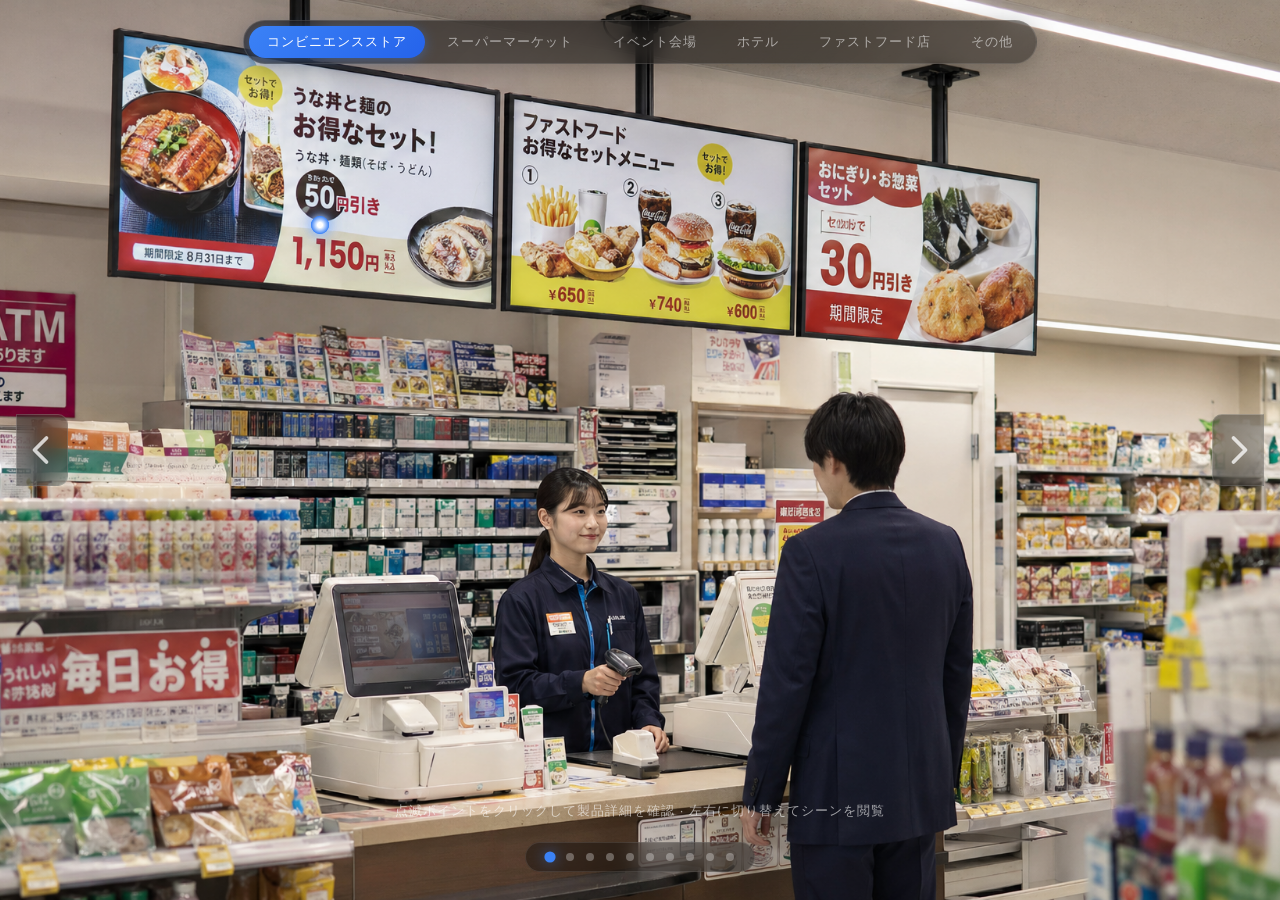
==== index.html @ 321608cc "feat: デジタルサイネージ製品紹介ページ日本語版 初回コミット" ====
<!DOCTYPE html>
<html lang="ja">
<head>
    <meta charset="UTF-8">
    <meta name="viewport" content="width=device-width, initial-scale=1.0">
    <title>デジタルサイネージ製品紹介 - 杭州海拓商通国際貿易有限公司</title>
    <!-- スタイルシート読み込み -->
    <link rel="stylesheet" href="css/style.css">
    <!-- Markdown解析用marked.js読み込み -->
    <script src="https://cdn.jsdelivr.net/npm/marked/marked.min.js"></script>
</head>
<body>
    <!-- メインコンテナ：シーン画像、ホットスポット、切替ボタンを含む -->
    <div id="app">

        <!-- シーン画像コンテナ（2層画像でクロスフェード実現） -->
        <div id="scene-container">
            <img id="scene-image-a" class="scene-layer inactive" src="" alt="シーン画像">
            <img id="scene-image-b" class="scene-layer inactive" src="" alt="シーン画像">
        </div>

        <!-- シーンカテリ切替：クリックで該当カテリの最初の画像にジャンプ -->
        <div id="scene-switcher"></div>

        <!-- ホットスポットコンテナ：パルスホットスポットを動的描画 -->
        <div id="hotspot-container"></div>

        <!-- 左切替ボタン -->
        <button id="btn-prev" class="nav-btn" aria-label="前のシーン">
            <svg viewBox="0 0 24 24" width="36" height="36">
                <path d="M15 4l-8 8 8 8" fill="none" stroke="currentColor" stroke-width="2.5" stroke-linecap="round" stroke-linejoin="round"/>
            </svg>
        </button>

        <!-- 右切替ボタン -->
        <button id="btn-next" class="nav-btn" aria-label="次のシーン">
            <svg viewBox="0 0 24 24" width="36" height="36">
                <path d="M9 4l8 8-8 8" fill="none" stroke="currentColor" stroke-width="2.5" stroke-linecap="round" stroke-linejoin="round"/>
            </svg>
        </button>

        <!-- シーンインジケータ：現在のシーン番号を表示 -->
        <div id="scene-indicator"></div>

        <!-- 製品詳細パネル（リファクタリング：複数製品＋左右レイアウト対応） -->
        <div id="detail-panel" class="hidden">
            <div id="detail-card">
                <!-- パネルヘッダー：戻るボタン＋シーン名 -->
                <div id="detail-header">
                    <button id="btn-back" aria-label="戻る">
                        <svg viewBox="0 0 24 24" width="18" height="18">
                            <path d="M19 12H5M12 19l-7-7 7-7" fill="none" stroke="currentColor" stroke-width="2" stroke-linecap="round" stroke-linejoin="round"/>
                        </svg>
                        <span>戻る</span>
                    </button>
                    <h2 id="detail-title"></h2>
                </div>
                <!-- 製品リストコンテナ：複数製品を動的描画 -->
                <div id="product-list"></div>
            </div>
        </div>

        <!-- 背景オーバーレイ：パネル外クリックで閉じる -->
        <div id="overlay" class="hidden"></div>

    </div>

    <!-- JavaScriptロジックファイル読み込み -->
    <script src="js/main.js"></script>
</body>
</html>
---- css/style.css ----
/* ========================================
   デジタルサイネージ製品紹介ページ - スタイルファイル v2
   ======================================== */

/* --- グローバルリセットと基本スタイル --- */
* {
    margin: 0;
    padding: 0;
    box-sizing: border-box;
}

html, body {
    width: 100%;
    height: 100%;
    overflow: hidden;
    font-family: 'Hiragino Kaku Gothic ProN', 'Yu Gothic', 'Meiryo', 'Helvetica Neue', Arial, sans-serif;
    background: #0a0a0a;
    color: #ffffff;
    user-select: none;
    -webkit-user-select: none;
}

/* --- メインコンテナ --- */
#app {
    position: relative;
    width: 100%;
    height: 100%;
    overflow: hidden;
}

/* --- シーン画像コンテナ --- */
#scene-container {
    position: absolute;
    top: 0;
    left: 0;
    width: 100%;
    height: 100%;
    transition: opacity 0.5s ease, filter 0.5s ease, transform 0.5s ease;
}

/* シーン画像の薄化状態（パネル表示時） */
#scene-container.dimmed {
    opacity: 0.3;
    filter: blur(4px) brightness(0.8);
    transform: scale(1.02);
}

/* シーン画像（2層、クロスフェード用） */
.scene-layer {
    position: absolute;
    top: 0;
    left: 0;
    width: 100%;
    height: 100%;
    object-fit: cover;
    display: block;
    transition: opacity 1.2s ease;
}

/* 表示中のレイヤ */
.scene-layer.active {
    opacity: 1;
    z-index: 1;
}

/* 非表示のレイヤ（フェードイン待ち） */
.scene-layer.inactive {
    opacity: 0;
    z-index: 0;
}

/* --- シーンカテリ切替 --- */
#scene-switcher {
    position: absolute;
    top: 20px;
    left: 50%;
    transform: translateX(-50%);
    z-index: 10;
    display: flex;
    gap: 4px;
    padding: 5px;
    background: linear-gradient(135deg, rgba(0, 0, 0, 0.55), rgba(0, 0, 0, 0.4));
    backdrop-filter: blur(14px);
    -webkit-backdrop-filter: blur(14px);
    border-radius: 30px;
    border: 1px solid rgba(255, 255, 255, 0.12);
    box-shadow: 0 4px 24px rgba(0, 0, 0, 0.25);
    opacity: 0;
    transition: opacity 0.4s ease;
}

#scene-switcher.visible {
    opacity: 1;
}

/* シーンカテリボタン */
.scene-tab {
    padding: 7px 18px;
    border-radius: 24px;
    border: none;
    background: transparent;
    color: rgba(255, 255, 255, 0.55);
    font-size: 13px;
    font-weight: 500;
    letter-spacing: 1px;
    cursor: pointer;
    transition: all 0.3s ease;
    font-family: inherit;
    white-space: nowrap;
}

.scene-tab:hover {
    color: rgba(255, 255, 255, 0.85);
    background: rgba(255, 255, 255, 0.08);
}

/* アクティブなカテリボタン */
.scene-tab.active {
    color: #ffffff;
    background: linear-gradient(135deg, #3b82f6, #2563eb);
    box-shadow: 0 2px 12px rgba(59, 130, 246, 0.4);
}

/* --- 左右切替ボタン --- */
.nav-btn {
    position: absolute;
    top: 50%;
    transform: translateY(-50%);
    z-index: 10;
    width: 52px;
    height: 72px;
    border: 1px solid rgba(255, 255, 255, 0.15);
    background: linear-gradient(135deg, rgba(0, 0, 0, 0.4), rgba(0, 0, 0, 0.25));
    backdrop-filter: blur(12px);
    -webkit-backdrop-filter: blur(12px);
    color: rgba(255, 255, 255, 0.75);
    cursor: pointer;
    display: flex;
    align-items: center;
    justify-content: center;
    transition: all 0.3s ease;
    border-radius: 10px;
}

.nav-btn:hover {
    background: linear-gradient(135deg, rgba(59, 130, 246, 0.4), rgba(59, 130, 246, 0.2));
    border-color: rgba(59, 130, 246, 0.4);
    color: #ffffff;
    transform: translateY(-50%) scale(1.08);
    box-shadow: 0 0 20px rgba(59, 130, 246, 0.2);
}

.nav-btn:active {
    transform: translateY(-50%) scale(0.95);
}

#btn-prev {
    left: 16px;
    border-radius: 0 10px 10px 0;
}

#btn-next {
    right: 16px;
    border-radius: 10px 0 0 10px;
}

/* --- シーンインジケータ（下部ドット） --- */
#scene-indicator {
    position: absolute;
    bottom: 28px;
    left: 50%;
    transform: translateX(-50%);
    display: flex;
    gap: 12px;
    z-index: 10;
    padding: 10px 20px;
    background: rgba(0, 0, 0, 0.35);
    backdrop-filter: blur(12px);
    -webkit-backdrop-filter: blur(12px);
    border-radius: 24px;
    border: 1px solid rgba(255, 255, 255, 0.1);
    transition: opacity 0.4s ease;
}

.indicator-dot {
    width: 8px;
    height: 8px;
    border-radius: 50%;
    background: rgba(255, 255, 255, 0.3);
    cursor: pointer;
    transition: all 0.3s ease;
}

.indicator-dot:hover {
    background: rgba(255, 255, 255, 0.6);
    transform: scale(1.2);
}

.indicator-dot.active {
    background: #3b82f6;
    transform: scale(1.4);
    box-shadow: 0 0 10px rgba(59, 130, 246, 0.6);
}

/* --- ホットスポットコンテナ --- */
#hotspot-container {
    position: absolute;
    top: 0;
    left: 0;
    width: 100%;
    height: 100%;
    z-index: 8;
    pointer-events: none;
    transition: opacity 0.3s ease;
}

/* --- パルスホットスポット --- */
.hotspot {
    position: absolute;
    width: 60px;
    height: 60px;
    transform: translate(-50%, -50%);
    pointer-events: all;
    cursor: pointer;
    z-index: 8;
}

/* ホットスポット中心点：大きく・明るく・点滅付き */
.hotspot-core {
    position: absolute;
    top: 50%;
    left: 50%;
    width: 18px;
    height: 18px;
    transform: translate(-50%, -50%);
    background: radial-gradient(circle, #ffffff 20%, #3b82f6 70%, rgba(59, 130, 246, 0.6));
    border-radius: 50%;
    box-shadow:
        0 0 12px rgba(59, 130, 246, 0.8),
        0 0 24px rgba(59, 130, 246, 0.4),
        0 0 6px rgba(255, 255, 255, 0.9);
    transition: all 0.3s ease;
    z-index: 2;
    animation: core-pulse 1.5s ease-in-out infinite;
}

/* 中心点パルス点滅アニメーション */
@keyframes core-pulse {
    0%, 100% {
        transform: translate(-50%, -50%) scale(1);
        box-shadow:
            0 0 12px rgba(59, 130, 246, 0.8),
            0 0 24px rgba(59, 130, 246, 0.4),
            0 0 6px rgba(255, 255, 255, 0.9);
    }
    50% {
        transform: translate(-50%, -50%) scale(1.35);
        box-shadow:
            0 0 18px rgba(59, 130, 246, 1),
            0 0 36px rgba(59, 130, 246, 0.6),
            0 0 9px rgba(255, 255, 255, 1);
    }
}

.hotspot:hover .hotspot-core {
    background: radial-gradient(circle, #ffffff 30%, #60a5fa 80%);
    transform: translate(-50%, -50%) scale(1.4);
    box-shadow:
        0 0 20px rgba(59, 130, 246, 1),
        0 0 42px rgba(59, 130, 246, 0.7),
        0 0 12px rgba(255, 255, 255, 1);
    animation: none;
}

/* パルス衝撃波紋リング */
.hotspot-ring {
    position: absolute;
    top: 50%;
    left: 50%;
    width: 18px;
    height: 18px;
    transform: translate(-50%, -50%);
    border-radius: 50%;
    border: 3px solid rgba(59, 130, 246, 0.8);
    animation: pulse-impact 2s ease-out infinite;
    z-index: 1;
}

/* 第2層波紋、遅延アニメーション */
.hotspot-ring.delay {
    animation-delay: 0.8s;
}

/* パルス衝撃波紋アニメーションキーフレーム：より広範囲・より強いインパクト */
@keyframes pulse-impact {
    0% {
        width: 18px;
        height: 18px;
        opacity: 1;
        border-width: 4px;
        border-color: rgba(59, 130, 246, 0.9);
    }
    30% {
        opacity: 0.8;
        border-color: rgba(96, 165, 250, 0.7);
    }
    100% {
        width: 75px;
        height: 75px;
        opacity: 0;
        border-width: 1px;
        border-color: rgba(147, 197, 253, 0);
    }
}

/* --- 背景オーバーレイ --- */
#overlay {
    position: absolute;
    top: 0;
    left: 0;
    width: 100%;
    height: 100%;
    z-index: 14;
    background: rgba(0, 0, 0, 0.5);
    opacity: 0;
    transition: opacity 0.4s ease;
    cursor: pointer;
}

#overlay.visible {
    opacity: 1;
}

/* ========================================
   製品詳細パネル（v2リファクタリング）
   ======================================== */

/* パネル外側コンテナ */
#detail-panel {
    position: absolute;
    z-index: 15;
    pointer-events: none;
    opacity: 0;
    transition: opacity 0.4s ease;
    /* 中央配置 */
    top: 50%;
    left: 50%;
    transform: translate(-50%, -50%);
}

#detail-panel.visible {
    opacity: 1;
    pointer-events: all;
}

/* パネルカード */
#detail-card {
    width: 980px;
    max-height: 85vh;
    background: rgba(255, 255, 255, 0.97);
    backdrop-filter: blur(20px);
    -webkit-backdrop-filter: blur(20px);
    border-radius: 16px;
    overflow: hidden;
    box-shadow:
        0 30px 80px rgba(0, 0, 0, 0.5),
        0 0 0 1px rgba(255, 255, 255, 0.15),
        0 0 60px rgba(59, 130, 246, 0.1);
    transform: scale(0.85);
    transition: transform 0.4s cubic-bezier(0.34, 1.56, 0.64, 1);
    color: #1a1a2e;
    position: relative;
    display: flex;
    flex-direction: column;
}

/* パネル上部装飾バー */
#detail-card::before {
    content: '';
    position: absolute;
    top: 0;
    left: 0;
    right: 0;
    height: 4px;
    background: linear-gradient(90deg, #3b82f6, #60a5fa, #93c5fd);
    border-radius: 16px 16px 0 0;
    z-index: 1;
}

#detail-panel.visible #detail-card {
    transform: scale(1);
}

/* --- パネルヘッダー --- */
#detail-header {
    display: flex;
    align-items: center;
    gap: 16px;
    padding: 16px 20px;
    border-bottom: 1px solid rgba(0, 0, 0, 0.06);
    flex-shrink: 0;
}

/* 戻るボタン */
#btn-back {
    display: flex;
    align-items: center;
    gap: 5px;
    border: none;
    background: rgba(59, 130, 246, 0.08);
    color: #3b82f6;
    padding: 7px 14px;
    border-radius: 8px;
    cursor: pointer;
    font-size: 13px;
    font-weight: 500;
    transition: all 0.25s ease;
    font-family: inherit;
    flex-shrink: 0;
}

#btn-back:hover {
    background: rgba(59, 130, 246, 0.15);
    transform: translateX(-2px);
}

#btn-back svg {
    transition: transform 0.25s ease;
}

#btn-back:hover svg {
    transform: translateX(-2px);
}

/* パネルタイトル */
#detail-title {
    font-size: 18px;
    font-weight: 700;
    color: #1a1a2e;
    line-height: 1.4;
    flex: 1;
}

/* --- 製品リストコンテナ（スクロール可能） --- */
#product-list {
    overflow-y: auto;
    flex: 1;
    padding: 0;
    /* カスタムスクロールバー */
    scrollbar-width: thin;
    scrollbar-color: rgba(59, 130, 246, 0.3) transparent;
}

#product-list::-webkit-scrollbar {
    width: 6px;
}

#product-list::-webkit-scrollbar-track {
    background: transparent;
}

#product-list::-webkit-scrollbar-thumb {
    background: rgba(59, 130, 246, 0.3);
    border-radius: 3px;
}

#product-list::-webkit-scrollbar-thumb:hover {
    background: rgba(59, 130, 246, 0.5);
}

/* --- 製品項目（左画像・右テキストレイアウト） --- */
.product-item {
    display: flex;
    gap: 20px;
    padding: 20px;
    border-bottom: 1px solid rgba(0, 0, 0, 0.05);
    align-items: flex-start;
}

/* 最後の製品項目は下部区切り線なし */
.product-item:last-child {
    border-bottom: none;
}

/* 製品画像エリア（左側） */
.product-image-col {
    flex-shrink: 0;
    width: 400px;
    display: flex;
    align-items: center;
    justify-content: center;
    background: linear-gradient(145deg, #f0f4f8, #e8edf3);
    border-radius: 12px;
    overflow: hidden;
    border: 1px solid rgba(0, 0, 0, 0.05);
    padding: 8px;
    align-self: stretch;
    min-height: 160px;
}

.product-image-col img {
    width: 100%;
    height: auto;
    max-height: 320px;
    object-fit: contain;
    display: block;
}

/* 製品詳細エリア（右側） */
.product-detail-col {
    flex: 1;
    min-width: 0;
}

/* 製品名 */
.product-name {
    font-size: 17px;
    font-weight: 700;
    color: #1a1a2e;
    margin-bottom: 10px;
    position: relative;
    padding-bottom: 8px;
}

/* 製品名下部装飾ライン */
.product-name::after {
    content: '';
    position: absolute;
    bottom: 0;
    left: 0;
    width: 36px;
    height: 3px;
    background: linear-gradient(90deg, #3b82f6, #93c5fd);
    border-radius: 2px;
}

/* ========================================
   Markdown描画スタイル
   ======================================== */

.product-description {
    font-size: 13px;
    line-height: 1.8;
    color: #444;
    letter-spacing: 0.2px;
    margin-top: 8px;
}

/* Markdownリストスタイル */
.product-description ul {
    list-style: none;
    padding: 0;
    margin: 0;
}

.product-description ul li {
    padding: 4px 0 4px 16px;
    position: relative;
    line-height: 1.7;
}

/* リスト項目前のブルードット */
.product-description ul li::before {
    content: '';
    position: absolute;
    left: 0;
    top: 11px;
    width: 6px;
    height: 6px;
    background: #3b82f6;
    border-radius: 50%;
}

/* Markdown太字 */
.product-description strong {
    color: #1a1a2e;
    font-weight: 600;
}

/* Markdownテーブルスタイル */
.product-description table {
    width: 100%;
    border-collapse: collapse;
    margin-top: 12px;
    font-size: 12.5px;
    background: #f8fafc;
    border-radius: 8px;
    overflow: hidden;
    border: 1px solid #e2e8f0;
}

.product-description thead {
    background: linear-gradient(135deg, #eff6ff, #dbeafe);
}

.product-description th {
    padding: 8px 12px;
    text-align: left;
    font-weight: 600;
    color: #1e40af;
    border-bottom: 2px solid #bfdbfe;
    font-size: 12px;
    letter-spacing: 0.5px;
}

.product-description td {
    padding: 7px 12px;
    border-bottom: 1px solid #e2e8f0;
    color: #374151;
}

.product-description tr:last-child td {
    border-bottom: none;
}

.product-description tr:hover td {
    background: rgba(59, 130, 246, 0.04);
}

/* --- 非表示ユーティリティクラス --- */
.hidden {
    display: none !important;
}

/* --- シーン切替遷移アニメーション --- */
.scene-transitioning #scene-switcher {
    opacity: 0 !important;
}

.scene-transitioning .hotspot {
    opacity: 0;
}

/* --- ホットスポット出現アニメーション --- */
.hotspot {
    opacity: 0;
    animation: hotspot-appear 0.5s ease forwards;
}

@keyframes hotspot-appear {
    0% {
        opacity: 0;
    }
    100% {
        opacity: 1;
    }
}

/* --- ヒントテキスト --- */
.hint-text {
    position: absolute;
    bottom: 80px;
    left: 50%;
    transform: translateX(-50%);
    color: rgba(255, 255, 255, 0.6);
    font-size: 13px;
    letter-spacing: 1px;
    z-index: 6;
    animation: hint-fade 3s ease-in-out infinite;
    pointer-events: none;
}

@keyframes hint-fade {
    0%, 100% { opacity: 0.4; }
    50% { opacity: 0.8; }
}
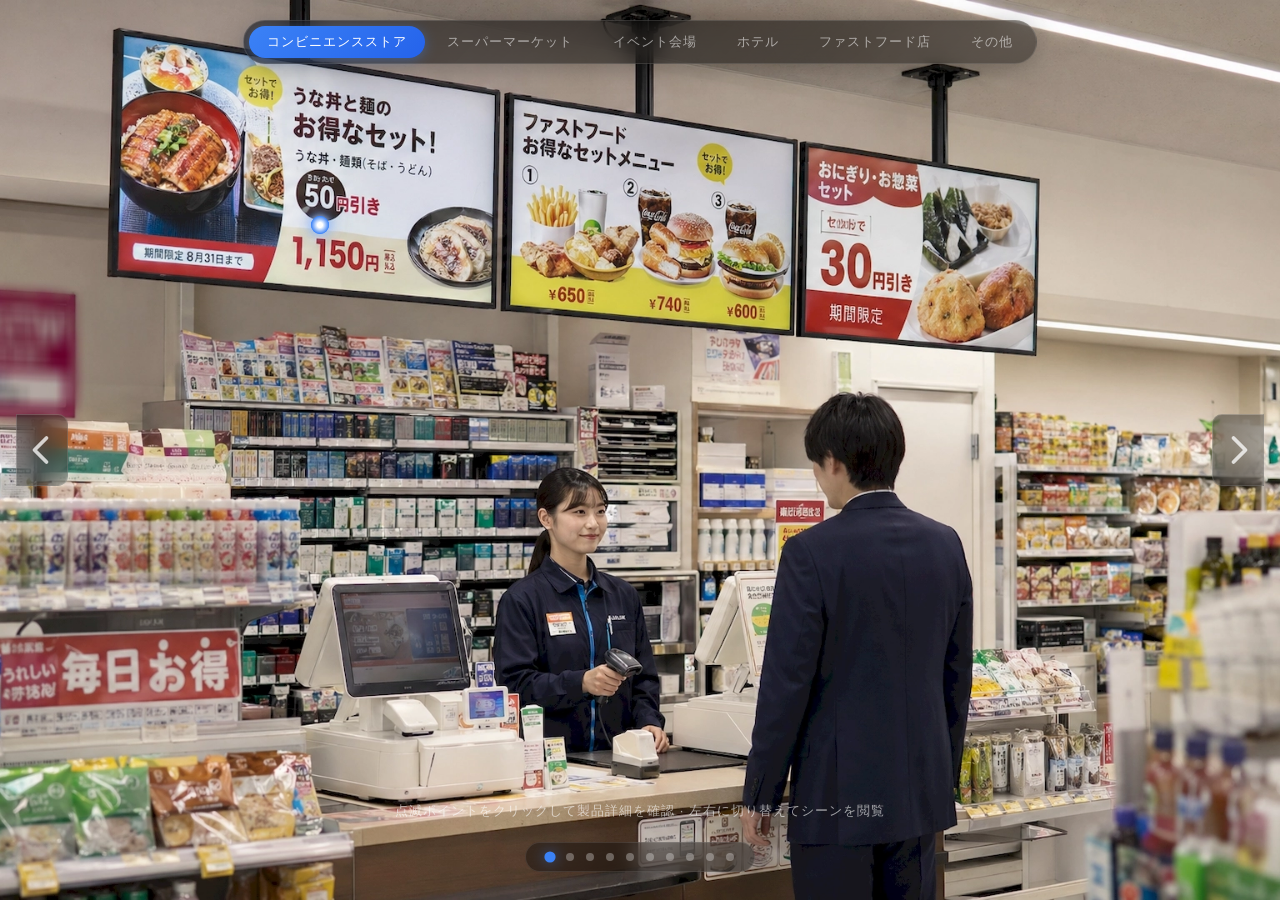
==== commit 3023df7c: "fix: 修复慢速网络下图片加载与热点显示问题\n\n- 修复首屏图片因带宽争抢永远不显示的问题（首屏独占30秒后再预加载）\n- 修复 waitForImageLoad complete 状态残留问" ====
--- a/index.html
+++ b/index.html
@@ -17,6 +17,11 @@
         <div id="scene-container">
             <img id="scene-image-a" class="scene-layer inactive" src="" alt="シーン画像">
             <img id="scene-image-b" class="scene-layer inactive" src="" alt="シーン画像">
+        </div>
+
+        <!-- ★画像ロード中のインジケータ（ネットワーク遅延時のユーザーフィードバック） -->
+        <div id="loading-indicator">
+            <div class="loading-spinner"></div>
         </div>
 
         <!-- シーンカテリ切替：クリックで該当カテリの最初の画像にジャンプ -->
--- a/css/style.css
+++ b/css/style.css
@@ -499,9 +499,8 @@
 }
 
 .product-image-col img {
-    width: 100%;
-    height: auto;
-    max-height: 320px;
+    max-width: 100%;
+    max-height: 100%;
     object-fit: contain;
     display: block;
 }
@@ -622,6 +621,52 @@
     display: none !important;
 }
 
+/* --- ★画像ロード中インジケータ --- */
+#loading-indicator {
+    position: absolute;
+    top: 50%;
+    left: 50%;
+    transform: translate(-50%, -50%);
+    z-index: 20;
+    opacity: 0;
+    transition: opacity 0.3s ease;
+    pointer-events: none;
+}
+
+/* ロード中表示状態 */
+#loading-indicator.visible {
+    opacity: 1;
+}
+
+/* 回転スピナーアニメーション */
+.loading-spinner {
+    width: 40px;
+    height: 40px;
+    border: 3px solid rgba(255, 255, 255, 0.2);
+    border-top-color: #3b82f6;
+    border-radius: 50%;
+    animation: spin 0.8s linear infinite;
+}
+
+@keyframes spin {
+    to { transform: rotate(360deg); }
+}
+
+/* --- ★製品説明ローディングプレースホルダ --- */
+.desc-loading {
+    color: #999;
+    font-size: 13px;
+    font-style: italic;
+    padding: 12px 0;
+    text-align: center;
+    animation: desc-loading-pulse 1.5s ease-in-out infinite;
+}
+
+@keyframes desc-loading-pulse {
+    0%, 100% { opacity: 0.4; }
+    50% { opacity: 0.8; }
+}
+
 /* --- シーン切替遷移アニメーション --- */
 .scene-transitioning #scene-switcher {
     opacity: 0 !important;
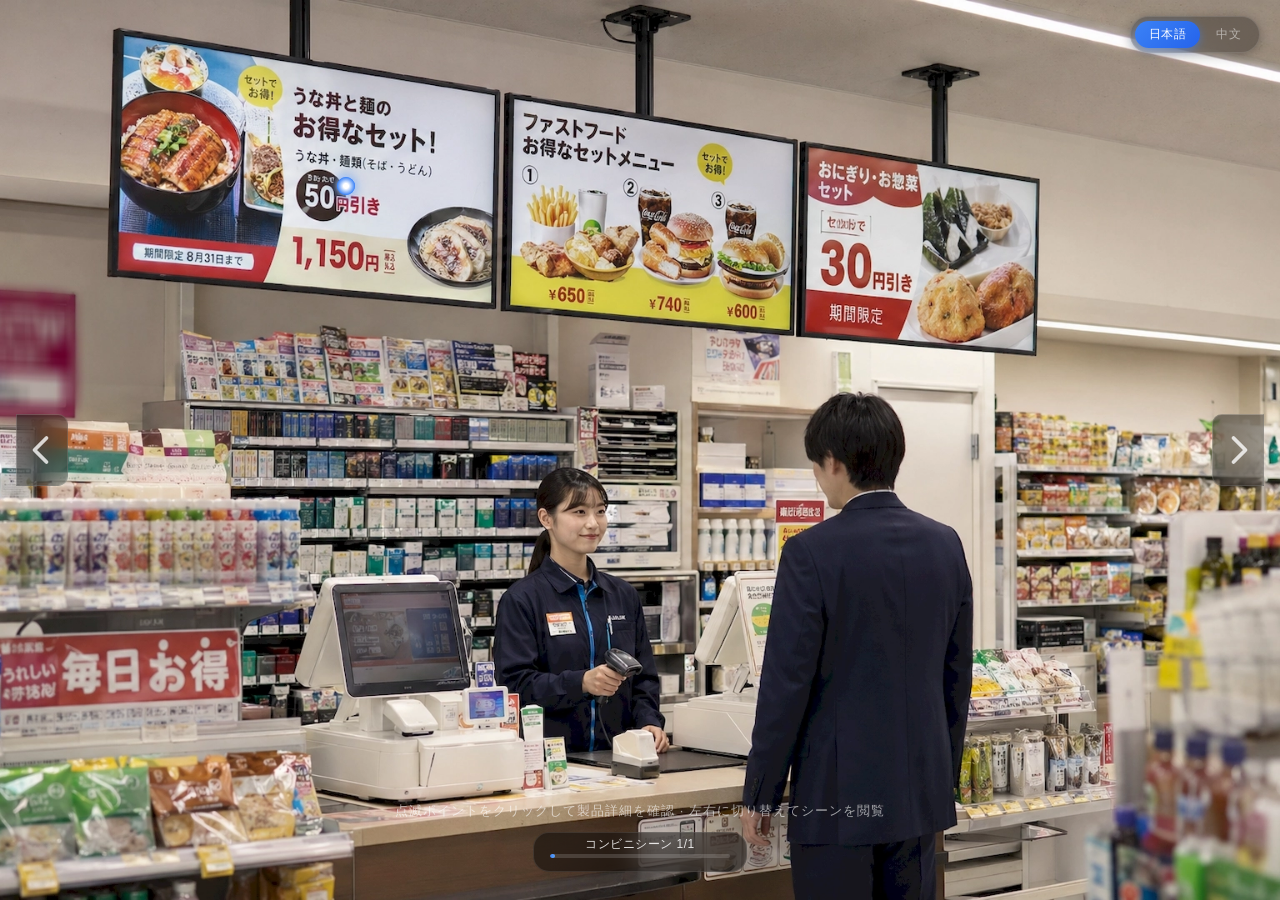
==== commit b3683f94: "docs: 更新项目架构文档至v5.0，反映39场景8分类等最新变更" ====
--- a/index.html
+++ b/index.html
@@ -12,6 +12,12 @@
 <body>
     <!-- メインコンテナ：シーン画像、ホットスポット、切替ボタンを含む -->
     <div id="app">
+
+        <!-- 言語切替器：右上固定表示 -->
+        <div id="lang-switcher">
+            <button class="lang-btn active" data-lang="ja">日本語</button>
+            <button class="lang-btn" data-lang="zh">中文</button>
+        </div>
 
         <!-- シーン画像コンテナ（2層画像でクロスフェード実現） -->
         <div id="scene-container">
--- a/css/style.css
+++ b/css/style.css
@@ -1,5 +1,6 @@
 /* ========================================
-   デジタルサイネージ製品紹介ページ - スタイルファイル v2
+   デジタルサイネージ製品紹介ページ - スタイルファイル v3
+   全面UI最適化版：言語切替器・骨格スクリーン・エラー状態・アニメーション強化
    ======================================== */
 
 /* --- グローバルリセットと基本スタイル --- */
@@ -28,14 +29,70 @@
     overflow: hidden;
 }
 
-/* --- シーン画像コンテナ --- */
+/* ========================================
+   言語切替器（新規追加）
+   ======================================== */
+
+/* 言語切替器：右上固定・毛ガラス背景 */
+#lang-switcher {
+    position: absolute;
+    top: 16px;
+    right: 20px;
+    z-index: 30;
+    display: flex;
+    gap: 2px;
+    padding: 4px;
+    background: rgba(0, 0, 0, 0.3);
+    backdrop-filter: blur(10px);
+    -webkit-backdrop-filter: blur(10px);
+    border-radius: 20px;
+    border: 1px solid rgba(255, 255, 255, 0.12);
+    box-shadow: 0 2px 12px rgba(0, 0, 0, 0.3);
+}
+
+/* 言語ボタン共通スタイル */
+.lang-btn {
+    padding: 5px 14px;
+    border-radius: 16px;
+    border: none;
+    background: transparent;
+    color: rgba(255, 255, 255, 0.5);
+    font-size: 12px;
+    font-weight: 500;
+    letter-spacing: 0.5px;
+    cursor: pointer;
+    font-family: inherit;
+    transition: all 0.25s cubic-bezier(0.4, 0, 0.2, 1);
+    white-space: nowrap;
+}
+
+/* 言語ボタンホバー状態 */
+.lang-btn:hover {
+    color: rgba(255, 255, 255, 0.8);
+    background: rgba(255, 255, 255, 0.08);
+}
+
+/* アクティブな言語ボタン：主題ブルー強調 */
+.lang-btn.active {
+    color: #ffffff;
+    background: linear-gradient(135deg, #3b82f6, #2563eb);
+    box-shadow: 0 2px 8px rgba(59, 130, 246, 0.5);
+}
+
+/* ========================================
+   シーン画像レイヤ
+   ======================================== */
+
+/* シーン画像コンテナ */
 #scene-container {
     position: absolute;
     top: 0;
     left: 0;
     width: 100%;
     height: 100%;
-    transition: opacity 0.5s ease, filter 0.5s ease, transform 0.5s ease;
+    transition: opacity 0.5s cubic-bezier(0.4, 0, 0.2, 1),
+                filter 0.5s cubic-bezier(0.4, 0, 0.2, 1),
+                transform 0.5s cubic-bezier(0.4, 0, 0.2, 1);
 }
 
 /* シーン画像の薄化状態（パネル表示時） */
@@ -54,7 +111,7 @@
     height: 100%;
     object-fit: cover;
     display: block;
-    transition: opacity 1.2s ease;
+    transition: opacity 1.2s cubic-bezier(0.4, 0, 0.2, 1);
 }
 
 /* 表示中のレイヤ */
@@ -69,59 +126,73 @@
     z-index: 0;
 }
 
-/* --- シーンカテリ切替 --- */
+/* ========================================
+   シーンカテゴリ切替タブ
+   ======================================== */
+
+/* シーンカテゴリ切替コンテナ：毛ガラス効果強化 */
 #scene-switcher {
+    /* 暂时隐藏顶部导航栏，与底部progressBar功能重复 */
+    display: none !important;
     position: absolute;
     top: 20px;
     left: 50%;
     transform: translateX(-50%);
     z-index: 10;
-    display: flex;
-    gap: 4px;
+    /* display: flex; -- 原始值，恢复时改回 */
+    gap: 3px;
     padding: 5px;
-    background: linear-gradient(135deg, rgba(0, 0, 0, 0.55), rgba(0, 0, 0, 0.4));
-    backdrop-filter: blur(14px);
-    -webkit-backdrop-filter: blur(14px);
-    border-radius: 30px;
-    border: 1px solid rgba(255, 255, 255, 0.12);
-    box-shadow: 0 4px 24px rgba(0, 0, 0, 0.25);
+    background: linear-gradient(135deg, rgba(0, 0, 0, 0.6), rgba(0, 0, 0, 0.45));
+    backdrop-filter: blur(16px) saturate(1.5);
+    -webkit-backdrop-filter: blur(16px) saturate(1.5);
+    border-radius: 32px;
+    border: 1px solid rgba(255, 255, 255, 0.13);
+    box-shadow: 0 4px 24px rgba(0, 0, 0, 0.35), inset 0 1px 0 rgba(255, 255, 255, 0.08);
     opacity: 0;
-    transition: opacity 0.4s ease;
+    transition: opacity 0.4s cubic-bezier(0.4, 0, 0.2, 1);
 }
 
 #scene-switcher.visible {
     opacity: 1;
 }
 
-/* シーンカテリボタン */
+/* シーンカテゴリボタン：精緻なタブスタイル */
 .scene-tab {
-    padding: 7px 18px;
-    border-radius: 24px;
+    padding: 7px 20px;
+    border-radius: 26px;
     border: none;
     background: transparent;
     color: rgba(255, 255, 255, 0.55);
     font-size: 13px;
     font-weight: 500;
-    letter-spacing: 1px;
+    letter-spacing: 0.8px;
     cursor: pointer;
-    transition: all 0.3s ease;
+    transition: all 0.3s cubic-bezier(0.4, 0, 0.2, 1);
     font-family: inherit;
     white-space: nowrap;
 }
 
+/* タブホバー：柔らかな浮き上がり効果 */
 .scene-tab:hover {
-    color: rgba(255, 255, 255, 0.85);
-    background: rgba(255, 255, 255, 0.08);
-}
-
-/* アクティブなカテリボタン */
+    color: rgba(255, 255, 255, 0.88);
+    background: rgba(255, 255, 255, 0.09);
+    transform: translateY(-1px);
+    box-shadow: 0 4px 12px rgba(0, 0, 0, 0.2);
+}
+
+/* アクティブなカテゴリボタン：より滑らかな遷移 */
 .scene-tab.active {
     color: #ffffff;
     background: linear-gradient(135deg, #3b82f6, #2563eb);
-    box-shadow: 0 2px 12px rgba(59, 130, 246, 0.4);
-}
-
-/* --- 左右切替ボタン --- */
+    box-shadow: 0 2px 12px rgba(59, 130, 246, 0.45), 0 1px 0 rgba(255, 255, 255, 0.15) inset;
+    transform: translateY(0);
+}
+
+/* ========================================
+   左右ナビゲーションボタン
+   ======================================== */
+
+/* ナビゲーションボタン共通：毛ガラス効果強化 */
 .nav-btn {
     position: absolute;
     top: 50%;
@@ -130,79 +201,346 @@
     width: 52px;
     height: 72px;
     border: 1px solid rgba(255, 255, 255, 0.15);
-    background: linear-gradient(135deg, rgba(0, 0, 0, 0.4), rgba(0, 0, 0, 0.25));
-    backdrop-filter: blur(12px);
-    -webkit-backdrop-filter: blur(12px);
-    color: rgba(255, 255, 255, 0.75);
+    background: linear-gradient(135deg, rgba(0, 0, 0, 0.45), rgba(0, 0, 0, 0.28));
+    backdrop-filter: blur(14px) saturate(1.2);
+    -webkit-backdrop-filter: blur(14px) saturate(1.2);
+    color: rgba(255, 255, 255, 0.78);
     cursor: pointer;
     display: flex;
     align-items: center;
     justify-content: center;
-    transition: all 0.3s ease;
+    transition: all 0.3s cubic-bezier(0.4, 0, 0.2, 1);
     border-radius: 10px;
 }
 
+/* ナビゲーションボタンホバー：発光効果 */
 .nav-btn:hover {
-    background: linear-gradient(135deg, rgba(59, 130, 246, 0.4), rgba(59, 130, 246, 0.2));
-    border-color: rgba(59, 130, 246, 0.4);
+    background: linear-gradient(135deg, rgba(59, 130, 246, 0.45), rgba(59, 130, 246, 0.25));
+    border-color: rgba(59, 130, 246, 0.45);
     color: #ffffff;
     transform: translateY(-50%) scale(1.08);
-    box-shadow: 0 0 20px rgba(59, 130, 246, 0.2);
+    box-shadow: 0 0 24px rgba(59, 130, 246, 0.3), 0 4px 20px rgba(0, 0, 0, 0.3);
 }
 
 .nav-btn:active {
     transform: translateY(-50%) scale(0.95);
 }
 
+/* 前ページボタン（左側） */
 #btn-prev {
     left: 16px;
     border-radius: 0 10px 10px 0;
 }
 
+/* 次ページボタン（右側） */
 #btn-next {
     right: 16px;
     border-radius: 10px 0 0 10px;
 }
 
-/* --- シーンインジケータ（下部ドット） --- */
+/* ========================================
+   シーンインジケータ（底部ナビゲーション - 3プラン対応）
+   ======================================== */
+
+/* インジケータコンテナ共通スタイル */
 #scene-indicator {
     position: absolute;
     bottom: 28px;
     left: 50%;
     transform: translateX(-50%);
-    display: flex;
+    z-index: 10;
+    transition: opacity 0.4s cubic-bezier(0.4, 0, 0.2, 1);
+}
+
+/* ========================================
+   方案A: groupNumber（分组缩略+数字）
+   ======================================== */
+
+.nav-group-container {
+    display: flex;
+    align-items: center;
     gap: 12px;
-    z-index: 10;
-    padding: 10px 20px;
-    background: rgba(0, 0, 0, 0.35);
-    backdrop-filter: blur(12px);
-    -webkit-backdrop-filter: blur(12px);
+    padding: 6px 16px;
+    background: rgba(0, 0, 0, 0.5);
+    backdrop-filter: blur(14px);
+    -webkit-backdrop-filter: blur(14px);
     border-radius: 24px;
     border: 1px solid rgba(255, 255, 255, 0.1);
-    transition: opacity 0.4s ease;
-}
-
-.indicator-dot {
+    height: 40px;
+    box-sizing: border-box;
+}
+
+/* 分组导航箭头按钮 */
+.nav-group-arrow {
+    display: flex;
+    align-items: center;
+    justify-content: center;
+    width: 28px;
+    height: 28px;
+    border: none;
+    border-radius: 50%;
+    background: rgba(255, 255, 255, 0.1);
+    color: rgba(255, 255, 255, 0.75);
+    cursor: pointer;
+    transition: all 0.25s cubic-bezier(0.4, 0, 0.2, 1);
+    flex-shrink: 0;
+    padding: 0;
+}
+
+.nav-group-arrow:hover {
+    background: rgba(59, 130, 246, 0.4);
+    color: #ffffff;
+    transform: scale(1.1);
+}
+
+.nav-group-arrow:active {
+    transform: scale(0.92);
+}
+
+.nav-group-arrow svg {
+    display: block;
+}
+
+/* 中间内容区 */
+.nav-group-content {
+    display: flex;
+    align-items: center;
+    gap: 8px;
+    white-space: nowrap;
+}
+
+/* 分类名 */
+.nav-group-category {
+    color: rgba(255, 255, 255, 0.9);
+    font-size: 13px;
+    font-weight: 500;
+    letter-spacing: 0.5px;
+}
+
+/* 序号 */
+.nav-group-counter {
+    color: rgba(255, 255, 255, 0.55);
+    font-size: 12px;
+    font-weight: 400;
+    letter-spacing: 0.3px;
+    min-width: 28px;
+    text-align: center;
+}
+
+/* ========================================
+   方案B: slidingDots（滑动窗口圆点）
+   ======================================== */
+
+.nav-dots-container {
+    display: flex;
+    align-items: center;
+    justify-content: center;
+    padding: 8px 20px;
+    background: rgba(0, 0, 0, 0.38);
+    backdrop-filter: blur(14px);
+    -webkit-backdrop-filter: blur(14px);
+    border-radius: 24px;
+    border: 1px solid rgba(255, 255, 255, 0.1);
+    height: 40px;
+    box-sizing: border-box;
+}
+
+/* 圆点轨道 */
+.nav-dots-track {
+    display: flex;
+    align-items: center;
+    gap: 8px;
+    justify-content: center;
+    width: 120px; /* 固定宽度，防止切换时抖动 */
+}
+
+/* 单个圆点 */
+.nav-dots-dot {
     width: 8px;
     height: 8px;
     border-radius: 50%;
     background: rgba(255, 255, 255, 0.3);
     cursor: pointer;
-    transition: all 0.3s ease;
-}
-
-.indicator-dot:hover {
-    background: rgba(255, 255, 255, 0.6);
-    transform: scale(1.2);
-}
-
-.indicator-dot.active {
+    transition: transform 0.35s cubic-bezier(0.4, 0, 0.2, 1),
+                opacity 0.35s cubic-bezier(0.4, 0, 0.2, 1),
+                background 0.35s cubic-bezier(0.4, 0, 0.2, 1);
+    flex-shrink: 0;
+}
+
+.nav-dots-dot:hover {
+    background: rgba(255, 255, 255, 0.65);
+}
+
+/* 活跃圆点 */
+.nav-dots-dot.active {
     background: #3b82f6;
-    transform: scale(1.4);
-    box-shadow: 0 0 10px rgba(59, 130, 246, 0.6);
-}
-
-/* --- ホットスポットコンテナ --- */
+    box-shadow: 0 0 8px rgba(59, 130, 246, 0.7);
+}
+
+/* ========================================
+   方案C: progressBar（进度条+分类标签）
+   ======================================== */
+
+.nav-progress-container {
+    display: flex;
+    flex-direction: column;
+    align-items: center;
+    gap: 4px;
+    padding: 5px 16px 6px;
+    background: rgba(0, 0, 0, 0.45);
+    backdrop-filter: blur(14px);
+    -webkit-backdrop-filter: blur(14px);
+    border-radius: 16px;
+    border: 1px solid rgba(255, 255, 255, 0.1);
+    height: 40px;
+    box-sizing: border-box;
+    position: relative;
+}
+
+/* 分类标签按钮 */
+.nav-progress-label {
+    color: rgba(255, 255, 255, 0.85);
+    font-size: 12px;
+    font-weight: 500;
+    letter-spacing: 0.5px;
+    background: none;
+    border: none;
+    cursor: pointer;
+    padding: 0;
+    white-space: nowrap;
+    transition: color 0.2s ease;
+    font-family: inherit;
+    line-height: 1;
+}
+
+.nav-progress-label:hover {
+    color: #60a5fa;
+}
+
+/* 进度条外框 */
+.nav-progress-bar {
+    width: 180px;
+    height: 4px;
+    background: rgba(255, 255, 255, 0.15);
+    border-radius: 2px;
+    overflow: hidden;
+}
+
+/* 进度条填充 */
+.nav-progress-fill {
+    height: 100%;
+    background: linear-gradient(90deg, #3b82f6, #60a5fa);
+    border-radius: 2px;
+    transition: width 0.4s cubic-bezier(0.4, 0, 0.2, 1);
+    min-width: 4px;
+}
+
+/* 分类弹窗 */
+.nav-category-popup {
+    position: absolute;
+    bottom: calc(100% + 8px);
+    left: 50%;
+    transform: translateX(-50%);
+    display: flex;
+    flex-direction: column;
+    gap: 2px;
+    padding: 6px;
+    background: rgba(0, 0, 0, 0.7);
+    backdrop-filter: blur(16px);
+    -webkit-backdrop-filter: blur(16px);
+    border-radius: 14px;
+    border: 1px solid rgba(255, 255, 255, 0.12);
+    box-shadow: 0 8px 32px rgba(0, 0, 0, 0.5);
+    min-width: 160px;
+    z-index: 20;
+    animation: popup-appear 0.2s cubic-bezier(0.34, 1.56, 0.64, 1);
+}
+
+@keyframes popup-appear {
+    from {
+        opacity: 0;
+        transform: translateX(-50%) translateY(6px) scale(0.95);
+    }
+    to {
+        opacity: 1;
+        transform: translateX(-50%) translateY(0) scale(1);
+    }
+}
+
+/* 分类弹窗中的每个分类项 */
+.nav-category-item {
+    display: block;
+    width: 100%;
+    padding: 7px 14px;
+    border: none;
+    border-radius: 10px;
+    background: transparent;
+    color: rgba(255, 255, 255, 0.7);
+    font-size: 13px;
+    font-weight: 400;
+    text-align: left;
+    cursor: pointer;
+    transition: all 0.2s ease;
+    font-family: inherit;
+    white-space: nowrap;
+}
+
+.nav-category-item:hover {
+    background: rgba(255, 255, 255, 0.1);
+    color: #ffffff;
+}
+
+.nav-category-item.active {
+    background: linear-gradient(135deg, #3b82f6, #2563eb);
+    color: #ffffff;
+    font-weight: 500;
+}
+
+/* ========================================
+   响应式适配
+   ======================================== */
+
+@media (max-width: 600px) {
+    /* 方案A: 缩小间距和字号 */
+    .nav-group-container {
+        gap: 8px;
+        padding: 5px 12px;
+    }
+    .nav-group-category {
+        font-size: 11px;
+    }
+    .nav-group-counter {
+        font-size: 11px;
+    }
+    .nav-group-arrow {
+        width: 24px;
+        height: 24px;
+    }
+    .nav-group-arrow svg {
+        width: 16px;
+        height: 16px;
+    }
+
+    /* 方案B: 缩小圆点间距 */
+    .nav-dots-track {
+        gap: 6px;
+        width: 100px;
+    }
+
+    /* 方案C: 缩小进度条和字号 */
+    .nav-progress-bar {
+        width: 140px;
+    }
+    .nav-progress-label {
+        font-size: 11px;
+    }
+}
+
+/* ========================================
+   ホットスポット
+   ======================================== */
+
+/* ホットスポットコンテナ：複数ホットスポット対応 */
 #hotspot-container {
     position: absolute;
     top: 0;
@@ -211,10 +549,10 @@
     height: 100%;
     z-index: 8;
     pointer-events: none;
-    transition: opacity 0.3s ease;
-}
-
-/* --- パルスホットスポット --- */
+    transition: opacity 0.3s cubic-bezier(0.4, 0, 0.2, 1);
+}
+
+/* パルスホットスポット本体 */
 .hotspot {
     position: absolute;
     width: 60px;
@@ -223,9 +561,30 @@
     pointer-events: all;
     cursor: pointer;
     z-index: 8;
-}
-
-/* ホットスポット中心点：大きく・明るく・点滅付き */
+    opacity: 0;
+    animation: hotspot-appear 0.5s cubic-bezier(0.34, 1.56, 0.64, 1) forwards;
+}
+
+/* 複数ホットスポット：nth-childでアニメーション遅延を分散 */
+.hotspot:nth-child(1) { animation-delay: 0s; }
+.hotspot:nth-child(2) { animation-delay: 0.12s; }
+.hotspot:nth-child(3) { animation-delay: 0.24s; }
+.hotspot:nth-child(4) { animation-delay: 0.36s; }
+.hotspot:nth-child(5) { animation-delay: 0.48s; }
+
+/* ホットスポット出現アニメーション */
+@keyframes hotspot-appear {
+    0% {
+        opacity: 0;
+        transform: translate(-50%, -50%) scale(0.6);
+    }
+    100% {
+        opacity: 1;
+        transform: translate(-50%, -50%) scale(1);
+    }
+}
+
+/* ホットスポット中心点：白+ブルーのグラデーション */
 .hotspot-core {
     position: absolute;
     top: 50%;
@@ -236,39 +595,47 @@
     background: radial-gradient(circle, #ffffff 20%, #3b82f6 70%, rgba(59, 130, 246, 0.6));
     border-radius: 50%;
     box-shadow:
-        0 0 12px rgba(59, 130, 246, 0.8),
-        0 0 24px rgba(59, 130, 246, 0.4),
-        0 0 6px rgba(255, 255, 255, 0.9);
-    transition: all 0.3s ease;
+        0 0 10px rgba(59, 130, 246, 0.75),
+        0 0 20px rgba(59, 130, 246, 0.35),
+        0 0 5px rgba(255, 255, 255, 0.85);
+    transition: all 0.3s cubic-bezier(0.4, 0, 0.2, 1);
     z-index: 2;
-    animation: core-pulse 1.5s ease-in-out infinite;
-}
-
-/* 中心点パルス点滅アニメーション */
+    animation: core-pulse 2s ease-in-out infinite;
+}
+
+/* 複数ホットスポット：中心点のパルスタイミングをずらす */
+.hotspot:nth-child(1) .hotspot-core { animation-delay: 0s; }
+.hotspot:nth-child(2) .hotspot-core { animation-delay: 0.5s; }
+.hotspot:nth-child(3) .hotspot-core { animation-delay: 1.0s; }
+.hotspot:nth-child(4) .hotspot-core { animation-delay: 1.5s; }
+.hotspot:nth-child(5) .hotspot-core { animation-delay: 0.25s; }
+
+/* 中心点パルス：スケール変化を柔らかく抑制 */
 @keyframes core-pulse {
     0%, 100% {
         transform: translate(-50%, -50%) scale(1);
         box-shadow:
-            0 0 12px rgba(59, 130, 246, 0.8),
-            0 0 24px rgba(59, 130, 246, 0.4),
-            0 0 6px rgba(255, 255, 255, 0.9);
+            0 0 10px rgba(59, 130, 246, 0.75),
+            0 0 20px rgba(59, 130, 246, 0.35),
+            0 0 5px rgba(255, 255, 255, 0.85);
     }
     50% {
-        transform: translate(-50%, -50%) scale(1.35);
+        transform: translate(-50%, -50%) scale(1.22);
         box-shadow:
-            0 0 18px rgba(59, 130, 246, 1),
-            0 0 36px rgba(59, 130, 246, 0.6),
-            0 0 9px rgba(255, 255, 255, 1);
-    }
-}
-
+            0 0 15px rgba(59, 130, 246, 0.95),
+            0 0 30px rgba(59, 130, 246, 0.5),
+            0 0 8px rgba(255, 255, 255, 0.95);
+    }
+}
+
+/* ホバー時：アニメーション停止・発光強化 */
 .hotspot:hover .hotspot-core {
     background: radial-gradient(circle, #ffffff 30%, #60a5fa 80%);
-    transform: translate(-50%, -50%) scale(1.4);
+    transform: translate(-50%, -50%) scale(1.35);
     box-shadow:
-        0 0 20px rgba(59, 130, 246, 1),
-        0 0 42px rgba(59, 130, 246, 0.7),
-        0 0 12px rgba(255, 255, 255, 1);
+        0 0 18px rgba(59, 130, 246, 1),
+        0 0 38px rgba(59, 130, 246, 0.65),
+        0 0 10px rgba(255, 255, 255, 1);
     animation: none;
 }
 
@@ -281,39 +648,51 @@
     height: 18px;
     transform: translate(-50%, -50%);
     border-radius: 50%;
-    border: 3px solid rgba(59, 130, 246, 0.8);
-    animation: pulse-impact 2s ease-out infinite;
+    border: 2.5px solid rgba(59, 130, 246, 0.75);
+    animation: pulse-impact 2.4s cubic-bezier(0.2, 0.6, 0.4, 1) infinite;
     z-index: 1;
 }
 
-/* 第2層波紋、遅延アニメーション */
+/* 第2層波紋：遅延でより優雅な重なり */
 .hotspot-ring.delay {
-    animation-delay: 0.8s;
-}
-
-/* パルス衝撃波紋アニメーションキーフレーム：より広範囲・より強いインパクト */
+    animation-delay: 0.9s;
+}
+
+/* 複数ホットスポット：波紋タイミング分散 */
+.hotspot:nth-child(2) .hotspot-ring { animation-delay: 0.4s; }
+.hotspot:nth-child(2) .hotspot-ring.delay { animation-delay: 1.3s; }
+.hotspot:nth-child(3) .hotspot-ring { animation-delay: 0.8s; }
+.hotspot:nth-child(3) .hotspot-ring.delay { animation-delay: 1.7s; }
+.hotspot:nth-child(4) .hotspot-ring { animation-delay: 1.2s; }
+.hotspot:nth-child(4) .hotspot-ring.delay { animation-delay: 2.1s; }
+
+/* パルス衝撃波紋アニメーション：より優雅な拡散 */
 @keyframes pulse-impact {
     0% {
         width: 18px;
         height: 18px;
-        opacity: 1;
-        border-width: 4px;
-        border-color: rgba(59, 130, 246, 0.9);
-    }
-    30% {
-        opacity: 0.8;
-        border-color: rgba(96, 165, 250, 0.7);
+        opacity: 0.9;
+        border-width: 3px;
+        border-color: rgba(59, 130, 246, 0.85);
+    }
+    40% {
+        opacity: 0.6;
+        border-color: rgba(96, 165, 250, 0.6);
     }
     100% {
-        width: 75px;
-        height: 75px;
+        width: 68px;
+        height: 68px;
         opacity: 0;
         border-width: 1px;
         border-color: rgba(147, 197, 253, 0);
     }
 }
 
-/* --- 背景オーバーレイ --- */
+/* ========================================
+   背景オーバーレイ
+   ======================================== */
+
+/* 背景オーバーレイ：パネル外クリックで閉じる */
 #overlay {
     position: absolute;
     top: 0;
@@ -321,9 +700,9 @@
     width: 100%;
     height: 100%;
     z-index: 14;
-    background: rgba(0, 0, 0, 0.5);
+    background: rgba(0, 0, 0, 0.52);
     opacity: 0;
-    transition: opacity 0.4s ease;
+    transition: opacity 0.4s cubic-bezier(0.4, 0, 0.2, 1);
     cursor: pointer;
 }
 
@@ -332,17 +711,16 @@
 }
 
 /* ========================================
-   製品詳細パネル（v2リファクタリング）
-   ======================================== */
-
-/* パネル外側コンテナ */
+   製品詳細パネル（v3最適化）
+   ======================================== */
+
+/* パネル外側コンテナ：中央配置 */
 #detail-panel {
     position: absolute;
     z-index: 15;
     pointer-events: none;
     opacity: 0;
-    transition: opacity 0.4s ease;
-    /* 中央配置 */
+    transition: opacity 0.4s cubic-bezier(0.4, 0, 0.2, 1);
     top: 50%;
     left: 50%;
     transform: translate(-50%, -50%);
@@ -353,28 +731,31 @@
     pointer-events: all;
 }
 
-/* パネルカード */
+/* 弹窗卡片：几乎占满屏幕，四边保留30px间距 */
 #detail-card {
-    width: 980px;
-    max-height: 85vh;
+    /* 宽度：取视口95%与1300px中的较小值，确保左右各留约30px */
+    width: min(95vw, 1300px);
+    /* 高度：取视口95%与920px中的较小值，确保上下各留约30px */
+    max-height: min(95vh, 920px);
     background: rgba(255, 255, 255, 0.97);
-    backdrop-filter: blur(20px);
-    -webkit-backdrop-filter: blur(20px);
-    border-radius: 16px;
+    backdrop-filter: blur(24px);
+    -webkit-backdrop-filter: blur(24px);
+    border-radius: 20px;
     overflow: hidden;
     box-shadow:
-        0 30px 80px rgba(0, 0, 0, 0.5),
-        0 0 0 1px rgba(255, 255, 255, 0.15),
-        0 0 60px rgba(59, 130, 246, 0.1);
-    transform: scale(0.85);
-    transition: transform 0.4s cubic-bezier(0.34, 1.56, 0.64, 1);
+        0 40px 90px rgba(0, 0, 0, 0.55),
+        0 20px 40px rgba(0, 0, 0, 0.3),
+        0 0 0 1px rgba(255, 255, 255, 0.18),
+        0 0 80px rgba(59, 130, 246, 0.08);
+    transform: scale(0.86) translateY(10px);
+    transition: transform 0.45s cubic-bezier(0.34, 1.56, 0.64, 1);
     color: #1a1a2e;
     position: relative;
     display: flex;
     flex-direction: column;
 }
 
-/* パネル上部装飾バー */
+/* パネル上部装飾バー：グラデーション */
 #detail-card::before {
     content: '';
     position: absolute;
@@ -382,50 +763,68 @@
     left: 0;
     right: 0;
     height: 4px;
-    background: linear-gradient(90deg, #3b82f6, #60a5fa, #93c5fd);
-    border-radius: 16px 16px 0 0;
+    background: linear-gradient(90deg, #3b82f6, #60a5fa, #93c5fd, #60a5fa);
+    background-size: 200% 100%;
+    border-radius: 20px 20px 0 0;
     z-index: 1;
-}
-
+    animation: bar-shimmer 4s linear infinite;
+}
+
+/* 上部バーのシマーアニメーション */
+@keyframes bar-shimmer {
+    0% { background-position: 0% 0; }
+    100% { background-position: 200% 0; }
+}
+
+/* パネル表示時：弾性スケールイン */
 #detail-panel.visible #detail-card {
-    transform: scale(1);
-}
-
-/* --- パネルヘッダー --- */
+    transform: scale(1) translateY(0);
+}
+
+/* ========================================
+   パネルヘッダー
+   ======================================== */
+
+/* 头部容器：固定在弹窗顶部，不随内容滚动，确保关闭按钮始终可见 */
 #detail-header {
     display: flex;
     align-items: center;
     gap: 16px;
-    padding: 16px 20px;
-    border-bottom: 1px solid rgba(0, 0, 0, 0.06);
-    flex-shrink: 0;
-}
-
-/* 戻るボタン */
+    padding: 18px 24px;
+    border-bottom: 1px solid rgba(0, 0, 0, 0.07);
+    background: rgba(248, 250, 252, 0.95);
+    flex-shrink: 0;   /* 头部不被压缩，始终显示 */
+    position: sticky;
+    top: 0;
+    z-index: 2;
+}
+
+/* 戻るボタン：柔らかなブルー */
 #btn-back {
     display: flex;
     align-items: center;
     gap: 5px;
     border: none;
-    background: rgba(59, 130, 246, 0.08);
+    background: rgba(59, 130, 246, 0.09);
     color: #3b82f6;
     padding: 7px 14px;
-    border-radius: 8px;
+    border-radius: 9px;
     cursor: pointer;
     font-size: 13px;
     font-weight: 500;
-    transition: all 0.25s ease;
+    transition: all 0.25s cubic-bezier(0.4, 0, 0.2, 1);
     font-family: inherit;
     flex-shrink: 0;
 }
 
 #btn-back:hover {
-    background: rgba(59, 130, 246, 0.15);
+    background: rgba(59, 130, 246, 0.16);
     transform: translateX(-2px);
+    box-shadow: 0 2px 8px rgba(59, 130, 246, 0.15);
 }
 
 #btn-back svg {
-    transition: transform 0.25s ease;
+    transition: transform 0.25s cubic-bezier(0.4, 0, 0.2, 1);
 }
 
 #btn-back:hover svg {
@@ -439,20 +838,25 @@
     color: #1a1a2e;
     line-height: 1.4;
     flex: 1;
-}
-
-/* --- 製品リストコンテナ（スクロール可能） --- */
+    letter-spacing: 0.3px;
+}
+
+/* ========================================
+   製品リストコンテナ（スクロール可能）
+   ======================================== */
+
+/* スクロール領域：カスタムスクロールバー */
 #product-list {
     overflow-y: auto;
     flex: 1;
     padding: 0;
-    /* カスタムスクロールバー */
+    /* Webkit カスタムスクロールバー */
     scrollbar-width: thin;
-    scrollbar-color: rgba(59, 130, 246, 0.3) transparent;
+    scrollbar-color: rgba(59, 130, 246, 0.35) transparent;
 }
 
 #product-list::-webkit-scrollbar {
-    width: 6px;
+    width: 5px;
 }
 
 #product-list::-webkit-scrollbar-track {
@@ -461,20 +865,32 @@
 
 #product-list::-webkit-scrollbar-thumb {
     background: rgba(59, 130, 246, 0.3);
-    border-radius: 3px;
+    border-radius: 4px;
+    transition: background 0.2s ease;
 }
 
 #product-list::-webkit-scrollbar-thumb:hover {
-    background: rgba(59, 130, 246, 0.5);
-}
-
-/* --- 製品項目（左画像・右テキストレイアウト） --- */
+    background: rgba(59, 130, 246, 0.55);
+}
+
+/* ========================================
+   製品項目（左画像・右テキストレイアウト）
+   ======================================== */
+
+/* 製品項目コンテナ：間隔調整 */
 .product-item {
     display: flex;
-    gap: 20px;
-    padding: 20px;
-    border-bottom: 1px solid rgba(0, 0, 0, 0.05);
+    gap: 22px;
+    padding: 22px;
+    border-bottom: 1px solid rgba(0, 0, 0, 0.045);
     align-items: flex-start;
+    background: #ffffff;
+    transition: background 0.2s ease;
+}
+
+/* 偶数番目の製品項目：微妙な背景差異 */
+.product-item:nth-child(even) {
+    background: rgba(248, 250, 252, 0.6);
 }
 
 /* 最後の製品項目は下部区切り線なし */
@@ -482,33 +898,44 @@
     border-bottom: none;
 }
 
-/* 製品画像エリア（左側） */
+/* 产品图片列（左侧）：宽度46%，图片尽量大地展示 */
 .product-image-col {
     flex-shrink: 0;
-    width: 400px;
-    display: flex;
-    align-items: center;
+    width: 46%;             /* 从42%放大到46%，图片更突出 */
+    display: flex;
+    align-items: flex-start;    /* 图片顶部对齐，不居中 */
     justify-content: center;
     background: linear-gradient(145deg, #f0f4f8, #e8edf3);
-    border-radius: 12px;
+    border-radius: 14px;
     overflow: hidden;
     border: 1px solid rgba(0, 0, 0, 0.05);
-    padding: 8px;
-    align-self: stretch;
+    padding: 10px;
+    align-self: flex-start;    /* 图片容器不拉伸，固定在顶部 */
     min-height: 160px;
-}
-
+    max-height: 620px;         /* 从420px放大到620px，充分展示大图 */
+    box-shadow: 0 2px 8px rgba(0, 0, 0, 0.06), inset 0 1px 0 rgba(255, 255, 255, 0.9);
+    transition: box-shadow 0.3s ease;
+}
+
+.product-image-col:hover {
+    box-shadow: 0 4px 16px rgba(0, 0, 0, 0.1), inset 0 1px 0 rgba(255, 255, 255, 0.9);
+}
+
+/* 产品图片：放大max-height，尽量填满容器 */
 .product-image-col img {
     max-width: 100%;
-    max-height: 100%;
+    max-height: 600px;    /* 从400px放大到600px，大图更震撼 */
     object-fit: contain;
     display: block;
-}
-
-/* 製品詳細エリア（右側） */
+    border-radius: 8px;
+}
+
+/* 产品详情文字列（右侧）：max-height与图片容器一致 */
 .product-detail-col {
     flex: 1;
     min-width: 0;
+    overflow-y: auto;    /* 文字过长时可独立滚动 */
+    max-height: 620px;   /* 与图片容器max-height保持一致 */
 }
 
 /* 製品名 */
@@ -518,10 +945,11 @@
     color: #1a1a2e;
     margin-bottom: 10px;
     position: relative;
-    padding-bottom: 8px;
-}
-
-/* 製品名下部装飾ライン */
+    padding-bottom: 9px;
+    letter-spacing: 0.2px;
+}
+
+/* 製品名下部装飾ライン：グラデーション */
 .product-name::after {
     content: '';
     position: absolute;
@@ -537,9 +965,10 @@
    Markdown描画スタイル
    ======================================== */
 
+/* 製品説明テキスト領域 */
 .product-description {
     font-size: 13px;
-    line-height: 1.8;
+    line-height: 1.85;
     color: #444;
     letter-spacing: 0.2px;
     margin-top: 8px;
@@ -553,9 +982,10 @@
 }
 
 .product-description ul li {
-    padding: 4px 0 4px 16px;
+    padding: 4px 0 4px 18px;
     position: relative;
-    line-height: 1.7;
+    line-height: 1.75;
+    color: #3d4451;
 }
 
 /* リスト項目前のブルードット */
@@ -566,8 +996,9 @@
     top: 11px;
     width: 6px;
     height: 6px;
-    background: #3b82f6;
+    background: linear-gradient(135deg, #3b82f6, #60a5fa);
     border-radius: 50%;
+    box-shadow: 0 0 4px rgba(59, 130, 246, 0.4);
 }
 
 /* Markdown太字 */
@@ -576,16 +1007,18 @@
     font-weight: 600;
 }
 
-/* Markdownテーブルスタイル */
+/* Markdownテーブルスタイル：最適化 */
 .product-description table {
     width: 100%;
-    border-collapse: collapse;
+    border-collapse: separate;
+    border-spacing: 0;
     margin-top: 12px;
     font-size: 12.5px;
     background: #f8fafc;
-    border-radius: 8px;
+    border-radius: 10px;
     overflow: hidden;
     border: 1px solid #e2e8f0;
+    box-shadow: 0 1px 4px rgba(0, 0, 0, 0.05);
 }
 
 .product-description thead {
@@ -593,7 +1026,7 @@
 }
 
 .product-description th {
-    padding: 8px 12px;
+    padding: 9px 14px;
     text-align: left;
     font-weight: 600;
     color: #1e40af;
@@ -603,25 +1036,26 @@
 }
 
 .product-description td {
-    padding: 7px 12px;
-    border-bottom: 1px solid #e2e8f0;
+    padding: 7px 14px;
+    border-bottom: 1px solid #e8edf3;
     color: #374151;
+    transition: background 0.15s ease;
 }
 
 .product-description tr:last-child td {
     border-bottom: none;
 }
 
+/* テーブル行ホバー効果 */
 .product-description tr:hover td {
-    background: rgba(59, 130, 246, 0.04);
-}
-
-/* --- 非表示ユーティリティクラス --- */
-.hidden {
-    display: none !important;
-}
-
-/* --- ★画像ロード中インジケータ --- */
+    background: rgba(59, 130, 246, 0.05);
+}
+
+/* ========================================
+   画像ローディングインジケータ
+   ======================================== */
+
+/* ローディングインジケータコンテナ */
 #loading-indicator {
     position: absolute;
     top: 50%;
@@ -629,69 +1063,211 @@
     transform: translate(-50%, -50%);
     z-index: 20;
     opacity: 0;
-    transition: opacity 0.3s ease;
+    transition: opacity 0.3s cubic-bezier(0.4, 0, 0.2, 1);
     pointer-events: none;
 }
 
-/* ロード中表示状態 */
+/* ローディング表示状態 */
 #loading-indicator.visible {
     opacity: 1;
 }
 
-/* 回転スピナーアニメーション */
+/* 回転スピナー：精緻なデザイン */
 .loading-spinner {
-    width: 40px;
-    height: 40px;
-    border: 3px solid rgba(255, 255, 255, 0.2);
+    width: 42px;
+    height: 42px;
+    border: 3px solid rgba(255, 255, 255, 0.15);
     border-top-color: #3b82f6;
+    border-right-color: rgba(59, 130, 246, 0.5);
     border-radius: 50%;
-    animation: spin 0.8s linear infinite;
-}
-
+    animation: spin 0.75s linear infinite;
+    filter: drop-shadow(0 0 8px rgba(59, 130, 246, 0.5));
+}
+
+/* スピナー回転アニメーション */
 @keyframes spin {
     to { transform: rotate(360deg); }
 }
 
-/* --- ★製品説明ローディングプレースホルダ --- */
+/* ========================================
+   骨格スクリーン（スケルトンUI）
+   ======================================== */
+
+/* 製品説明ローディングプレースホルダ：骨格スクリーン対応 */
 .desc-loading {
-    color: #999;
-    font-size: 13px;
+    padding: 8px 0;
+}
+
+/* スケルトンライン：シマーアニメーション */
+.skeleton-line {
+    height: 12px;
+    border-radius: 6px;
+    background: linear-gradient(90deg,
+        #e8edf3 25%,
+        #f0f4f8 50%,
+        #e8edf3 75%
+    );
+    background-size: 200% 100%;
+    animation: skeleton-shimmer 1.5s ease-in-out infinite;
+    margin-bottom: 10px;
+}
+
+/* スケルトンラインの幅バリエーション */
+.skeleton-line:nth-child(1) { width: 90%; }
+.skeleton-line:nth-child(2) { width: 75%; }
+.skeleton-line:nth-child(3) { width: 85%; }
+.skeleton-line:nth-child(4) { width: 60%; }
+.skeleton-line:nth-child(5) { width: 80%; }
+.skeleton-line:last-child { margin-bottom: 0; }
+
+/* シマーアニメーション */
+@keyframes skeleton-shimmer {
+    0% { background-position: 200% 0; }
+    100% { background-position: -200% 0; }
+}
+
+/* ========================================
+   エラー状態スタイル（新規追加）
+   ======================================== */
+
+/* 全画面エラーオーバーレイ：mapping.json読み込み失敗時 */
+.error-overlay {
+    position: fixed;
+    top: 0;
+    left: 0;
+    width: 100%;
+    height: 100%;
+    z-index: 100;
+    display: flex;
+    flex-direction: column;
+    align-items: center;
+    justify-content: center;
+    background: rgba(10, 10, 10, 0.92);
+    backdrop-filter: blur(8px);
+    -webkit-backdrop-filter: blur(8px);
+    gap: 20px;
+    color: rgba(255, 255, 255, 0.85);
+    font-size: 15px;
+    text-align: center;
+    padding: 40px;
+    line-height: 1.7;
+}
+
+/* エラーアイコン（アニメーション付き） */
+.error-overlay::before {
+    content: '⚠';
+    font-size: 42px;
+    display: block;
+    animation: error-shake 0.6s cubic-bezier(0.36, 0.07, 0.19, 0.97) both;
+    color: #f59e0b;
+}
+
+/* エラーシェイクアニメーション */
+@keyframes error-shake {
+    10%, 90% { transform: translateX(-1px); }
+    20%, 80% { transform: translateX(2px); }
+    30%, 50%, 70% { transform: translateX(-3px); }
+    40%, 60% { transform: translateX(3px); }
+}
+
+/* リトライボタン */
+.retry-btn {
+    padding: 10px 28px;
+    background: linear-gradient(135deg, #3b82f6, #2563eb);
+    color: #ffffff;
+    border: none;
+    border-radius: 10px;
+    font-size: 14px;
+    font-weight: 500;
+    cursor: pointer;
+    font-family: inherit;
+    transition: all 0.25s cubic-bezier(0.4, 0, 0.2, 1);
+    box-shadow: 0 4px 14px rgba(59, 130, 246, 0.4);
+    letter-spacing: 0.5px;
+}
+
+.retry-btn:hover {
+    background: linear-gradient(135deg, #60a5fa, #3b82f6);
+    transform: translateY(-2px);
+    box-shadow: 0 6px 20px rgba(59, 130, 246, 0.55);
+}
+
+.retry-btn:active {
+    transform: translateY(0);
+    box-shadow: 0 2px 8px rgba(59, 130, 246, 0.35);
+}
+
+/* Markdown読み込み失敗テキスト */
+.load-failed {
+    color: rgba(239, 68, 68, 0.85);
+    font-size: 12.5px;
     font-style: italic;
-    padding: 12px 0;
-    text-align: center;
-    animation: desc-loading-pulse 1.5s ease-in-out infinite;
-}
-
-@keyframes desc-loading-pulse {
-    0%, 100% { opacity: 0.4; }
-    50% { opacity: 0.8; }
-}
-
-/* --- シーン切替遷移アニメーション --- */
-.scene-transitioning #scene-switcher {
-    opacity: 0 !important;
-}
-
-.scene-transitioning .hotspot {
-    opacity: 0;
-}
-
-/* --- ホットスポット出現アニメーション --- */
-.hotspot {
-    opacity: 0;
-    animation: hotspot-appear 0.5s ease forwards;
-}
-
-@keyframes hotspot-appear {
-    0% {
-        opacity: 0;
-    }
-    100% {
-        opacity: 1;
-    }
-}
-
-/* --- ヒントテキスト --- */
+    padding: 10px 0;
+    cursor: pointer;
+    transition: color 0.2s ease;
+    text-decoration: underline;
+    text-decoration-style: dotted;
+}
+
+.load-failed:hover {
+    color: rgba(239, 68, 68, 1);
+}
+
+/* ========================================
+   产品详情弹窗响应式适配
+   ======================================== */
+
+/* 中等屏幕（宽度<900px）：弹窗和布局微调 */
+@media (max-width: 900px) {
+    #detail-card {
+        width: 96vw;
+        max-height: min(95vh, 780px);
+    }
+    .product-item {
+        gap: 16px;
+        padding: 16px;
+    }
+    .product-image-col {
+        width: 42%;
+        max-height: 400px;
+    }
+    .product-image-col img {
+        max-height: 380px;
+    }
+    .product-detail-col {
+        max-height: 400px;
+    }
+}
+
+/* 小屏幕（宽度<600px）：图片和文字改为上下布局 */
+@media (max-width: 600px) {
+    #detail-card {
+        width: 98vw;
+        max-height: min(96vh, 720px);
+    }
+    .product-item {
+        flex-direction: column;    /* 小屏幕改为上图下文 */
+        gap: 12px;
+        padding: 14px;
+    }
+    .product-image-col {
+        width: 100%;               /* 图片占满宽度 */
+        max-height: 260px;
+    }
+    .product-image-col img {
+        max-height: 240px;
+    }
+    .product-detail-col {
+        max-height: none;          /* 小屏幕不限制文字区域高度 */
+        overflow-y: visible;
+    }
+}
+
+/* ========================================
+   ヒントテキスト
+   ======================================== */
+
+/* ヒントテキスト：画面下部 */
 .hint-text {
     position: absolute;
     bottom: 80px;
@@ -703,9 +1279,32 @@
     z-index: 6;
     animation: hint-fade 3s ease-in-out infinite;
     pointer-events: none;
+    white-space: nowrap;
 }
 
 @keyframes hint-fade {
     0%, 100% { opacity: 0.4; }
-    50% { opacity: 0.8; }
-}
+    50% { opacity: 0.85; }
+}
+
+/* ========================================
+   シーン遷移アニメーション
+   ======================================== */
+
+/* シーン切替中：各UIを非表示 */
+.scene-transitioning #scene-switcher {
+    opacity: 0 !important;
+}
+
+.scene-transitioning .hotspot {
+    opacity: 0;
+}
+
+/* ========================================
+   ユーティリティクラス
+   ======================================== */
+
+/* 非表示ユーティリティクラス */
+.hidden {
+    display: none !important;
+}
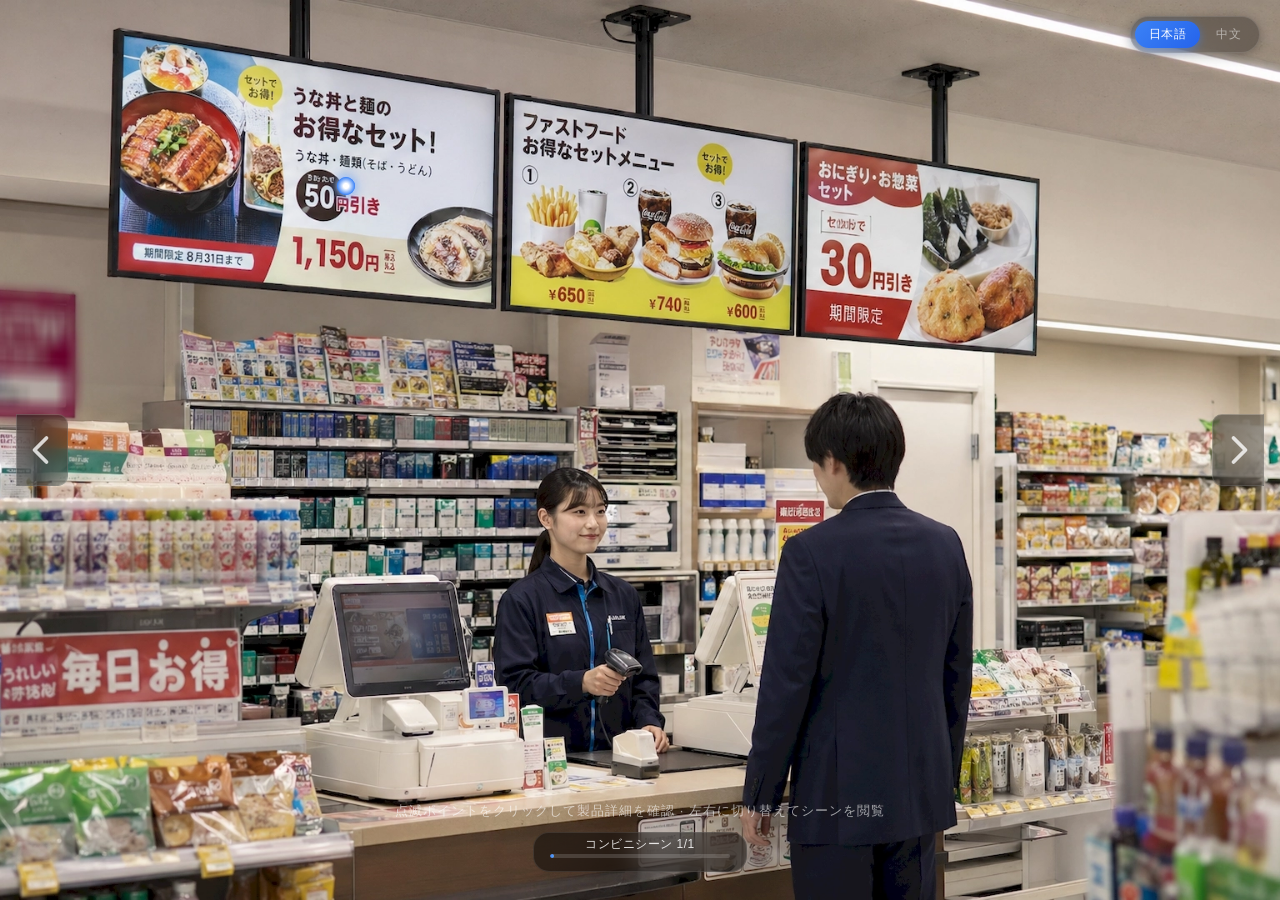
==== commit 44c3ebbb: "perf: 修复远程部署页面加载慢问题 - 服务器从单线程TCPServer改为多线程ThreadingHTTPServer，支持并发请求 - 图片预加载从全量并发改为每批4张分批加载，避免请求风暴压" ====
--- a/index.html
+++ b/index.html
@@ -6,8 +6,8 @@
     <title>デジタルサイネージ製品紹介 - 杭州海拓商通国際貿易有限公司</title>
     <!-- スタイルシート読み込み -->
     <link rel="stylesheet" href="css/style.css">
-    <!-- Markdown解析用marked.js読み込み -->
-    <script src="https://cdn.jsdelivr.net/npm/marked/marked.min.js"></script>
+    <!-- Markdown解析用marked.js読み込み（本地化，不依赖 CDN） -->
+    <script src="js/marked.min.js"></script>
 </head>
 <body>
     <!-- メインコンテナ：シーン画像、ホットスポット、切替ボタンを含む -->
--- a/css/style.css
+++ b/css/style.css
@@ -731,12 +731,10 @@
     pointer-events: all;
 }
 
-/* 弹窗卡片：几乎占满屏幕，四边保留30px间距 */
+/* 弹窗卡片：严格不超出视口 */
 #detail-card {
-    /* 宽度：取视口95%与1300px中的较小值，确保左右各留约30px */
-    width: min(95vw, 1300px);
-    /* 高度：取视口95%与920px中的较小值，确保上下各留约30px */
-    max-height: min(95vh, 920px);
+    width: min(96vw, 1400px);
+    height: min(92vh, 900px);
     background: rgba(255, 255, 255, 0.97);
     backdrop-filter: blur(24px);
     -webkit-backdrop-filter: blur(24px);
@@ -845,47 +843,29 @@
    製品リストコンテナ（スクロール可能）
    ======================================== */
 
-/* スクロール領域：カスタムスクロールバー */
+/* 产品列表容器：填满剩余空间，不自身滚动 */
 #product-list {
-    overflow-y: auto;
+    overflow: hidden;
     flex: 1;
+    min-height: 0;
     padding: 0;
-    /* Webkit カスタムスクロールバー */
-    scrollbar-width: thin;
-    scrollbar-color: rgba(59, 130, 246, 0.35) transparent;
-}
-
-#product-list::-webkit-scrollbar {
-    width: 5px;
-}
-
-#product-list::-webkit-scrollbar-track {
-    background: transparent;
-}
-
-#product-list::-webkit-scrollbar-thumb {
-    background: rgba(59, 130, 246, 0.3);
-    border-radius: 4px;
-    transition: background 0.2s ease;
-}
-
-#product-list::-webkit-scrollbar-thumb:hover {
-    background: rgba(59, 130, 246, 0.55);
 }
 
 /* ========================================
    製品項目（左画像・右テキストレイアウト）
    ======================================== */
 
-/* 製品項目コンテナ：間隔調整 */
+/* 产品项：填满列表容器，左右分栏 */
 .product-item {
     display: flex;
     gap: 22px;
     padding: 22px;
     border-bottom: 1px solid rgba(0, 0, 0, 0.045);
-    align-items: flex-start;
+    align-items: stretch;
     background: #ffffff;
     transition: background 0.2s ease;
+    height: 100%;
+    min-height: 0;
 }
 
 /* 偶数番目の製品項目：微妙な背景差異 */
@@ -898,21 +878,19 @@
     border-bottom: none;
 }
 
-/* 产品图片列（左侧）：宽度46%，图片尽量大地展示 */
+/* 产品图片列：固定宽度，高度填满，图片居中contain */
 .product-image-col {
     flex-shrink: 0;
-    width: 46%;             /* 从42%放大到46%，图片更突出 */
-    display: flex;
-    align-items: flex-start;    /* 图片顶部对齐，不居中 */
+    width: 50%;
+    display: flex;
+    align-items: center;
     justify-content: center;
     background: linear-gradient(145deg, #f0f4f8, #e8edf3);
     border-radius: 14px;
     overflow: hidden;
     border: 1px solid rgba(0, 0, 0, 0.05);
     padding: 10px;
-    align-self: flex-start;    /* 图片容器不拉伸，固定在顶部 */
-    min-height: 160px;
-    max-height: 620px;         /* 从420px放大到620px，充分展示大图 */
+    min-height: 0;
     box-shadow: 0 2px 8px rgba(0, 0, 0, 0.06), inset 0 1px 0 rgba(255, 255, 255, 0.9);
     transition: box-shadow 0.3s ease;
 }
@@ -921,21 +899,41 @@
     box-shadow: 0 4px 16px rgba(0, 0, 0, 0.1), inset 0 1px 0 rgba(255, 255, 255, 0.9);
 }
 
-/* 产品图片：放大max-height，尽量填满容器 */
+/* 产品图片：contain填满图片区域，保持长宽比 */
 .product-image-col img {
     max-width: 100%;
-    max-height: 600px;    /* 从400px放大到600px，大图更震撼 */
+    max-height: 100%;
     object-fit: contain;
     display: block;
     border-radius: 8px;
 }
 
-/* 产品详情文字列（右侧）：max-height与图片容器一致 */
+/* 产品详情文字列：独立滚动 */
 .product-detail-col {
     flex: 1;
     min-width: 0;
-    overflow-y: auto;    /* 文字过长时可独立滚动 */
-    max-height: 620px;   /* 与图片容器max-height保持一致 */
+    min-height: 0;
+    overflow-y: auto;
+    padding-right: 4px;
+    scrollbar-width: thin;
+    scrollbar-color: rgba(59, 130, 246, 0.35) transparent;
+}
+
+.product-detail-col::-webkit-scrollbar {
+    width: 5px;
+}
+
+.product-detail-col::-webkit-scrollbar-track {
+    background: transparent;
+}
+
+.product-detail-col::-webkit-scrollbar-thumb {
+    background: rgba(59, 130, 246, 0.3);
+    border-radius: 4px;
+}
+
+.product-detail-col::-webkit-scrollbar-thumb:hover {
+    background: rgba(59, 130, 246, 0.55);
 }
 
 /* 製品名 */
@@ -1217,25 +1215,18 @@
    产品详情弹窗响应式适配
    ======================================== */
 
-/* 中等屏幕（宽度<900px）：弹窗和布局微调 */
+/* 中等屏幕（宽度<900px） */
 @media (max-width: 900px) {
     #detail-card {
-        width: 96vw;
-        max-height: min(95vh, 780px);
+        width: 97vw;
+        height: min(94vh, 860px);
     }
     .product-item {
         gap: 16px;
         padding: 16px;
     }
     .product-image-col {
-        width: 42%;
-        max-height: 400px;
-    }
-    .product-image-col img {
-        max-height: 380px;
-    }
-    .product-detail-col {
-        max-height: 400px;
+        width: 46%;
     }
 }
 
@@ -1243,23 +1234,24 @@
 @media (max-width: 600px) {
     #detail-card {
         width: 98vw;
-        max-height: min(96vh, 720px);
+        height: min(95vh, 780px);
     }
     .product-item {
-        flex-direction: column;    /* 小屏幕改为上图下文 */
+        flex-direction: column;
         gap: 12px;
         padding: 14px;
     }
     .product-image-col {
-        width: 100%;               /* 图片占满宽度 */
-        max-height: 260px;
+        width: 100%;
+        height: 45%;
+        flex-shrink: 0;
     }
     .product-image-col img {
-        max-height: 240px;
+        max-height: 100%;
     }
     .product-detail-col {
-        max-height: none;          /* 小屏幕不限制文字区域高度 */
-        overflow-y: visible;
+        flex: 1;
+        min-height: 0;
     }
 }
 
